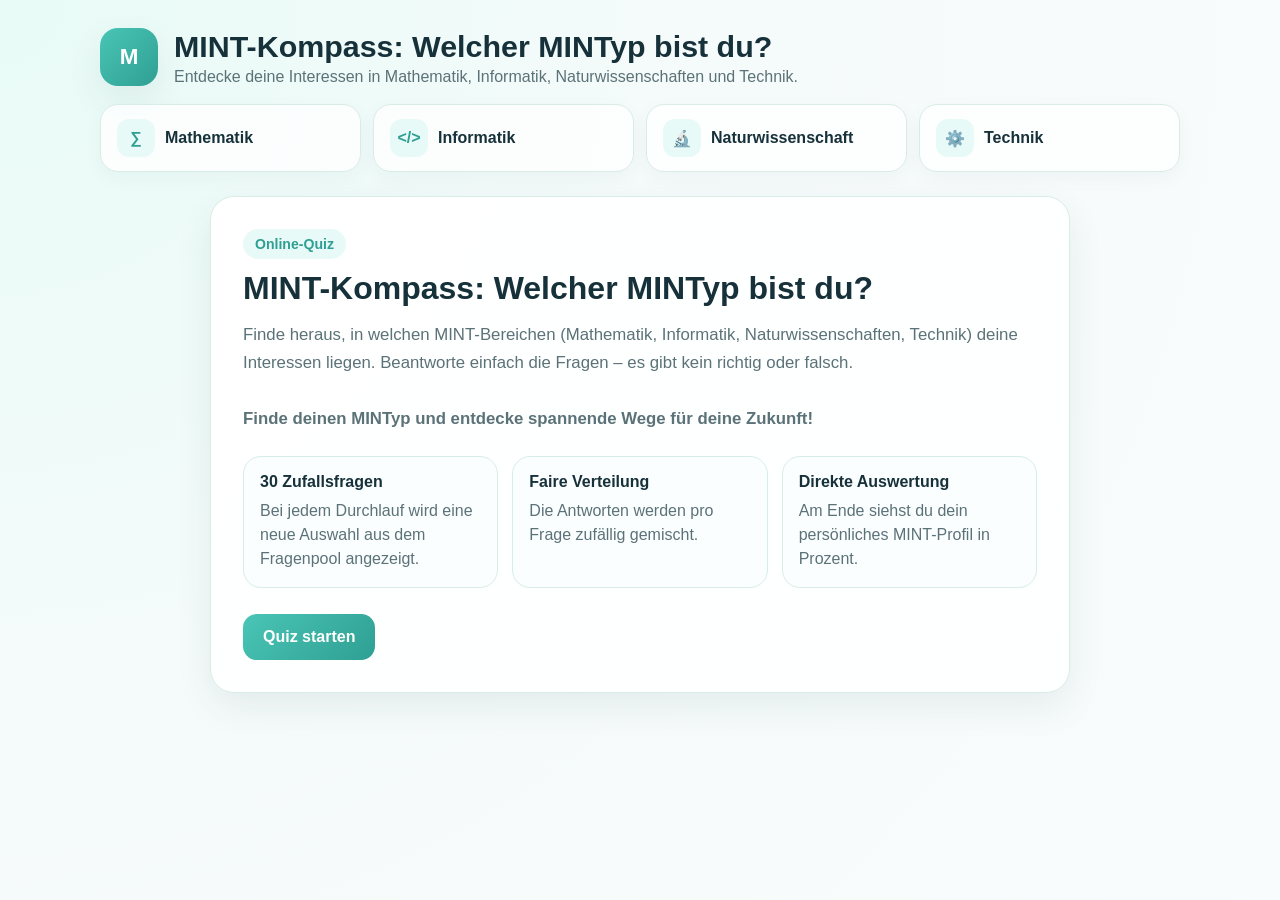
==== index.html @ 7114e3b3 "Add files via upload" ====
<!DOCTYPE html>
<html lang="de">
<head>
  <meta charset="UTF-8" />
  <meta name="viewport" content="width=device-width, initial-scale=1.0" />
  <title>MINT-Kompass: Welcher MINTyp bist du?</title>
  <link rel="stylesheet" href="style.css" />
</head>
<body>
  <div class="page-shell">
    <header class="topbar">
      <div class="brand">
        <div class="brand-badge">M</div>
        <div>
          <h1>MINT-Kompass: Welcher MINTyp bist du?</h1>
          <p>Entdecke deine Interessen in Mathematik, Informatik, Naturwissenschaften und Technik.</p>
        </div>
      </div>

      <div class="icon-row" aria-label="MINT-Bereiche">
        <div class="icon-card">
          <span class="icon">∑</span>
          <span>Mathematik</span>
        </div>
        <div class="icon-card">
          <span class="icon">&lt;/&gt;</span>
          <span>Informatik</span>
        </div>
        <div class="icon-card">
          <span class="icon">🔬</span>
          <span>Naturwissenschaft</span>
        </div>
        <div class="icon-card">
          <span class="icon">⚙️</span>
          <span>Technik</span>
        </div>
      </div>
    </header>

    <main class="content-wrap">
      <section id="start-screen" class="card screen active">
        <span class="eyebrow">Online-Quiz</span>
        <h2>MINT-Kompass: Welcher MINTyp bist du?</h2>
        <p class="lead">
          Finde heraus, in welchen MINT-Bereichen (Mathematik, Informatik, Naturwissenschaften, Technik)
          deine Interessen liegen. Beantworte einfach die Fragen – es gibt kein richtig oder falsch.
          <br /><br />
          <strong>Finde deinen MINTyp und entdecke spannende Wege für deine Zukunft!</strong>
        </p>

        <div class="feature-grid">
          <div class="feature-box">
            <strong>30 Zufallsfragen</strong>
            <p>Bei jedem Durchlauf wird eine neue Auswahl aus dem Fragenpool angezeigt.</p>
          </div>
          <div class="feature-box">
            <strong>Faire Verteilung</strong>
            <p>Die Antworten werden pro Frage zufällig gemischt.</p>
          </div>
          <div class="feature-box">
            <strong>Direkte Auswertung</strong>
            <p>Am Ende siehst du dein persönliches MINT-Profil in Prozent.</p>
          </div>
        </div>

        <button id="start-btn" class="btn btn-primary">Quiz starten</button>
      </section>

      <section id="quiz-screen" class="card screen" aria-live="polite">
        <div class="quiz-top">
          <div>
            <span class="eyebrow">Frage <span id="current-number">1</span> von <span id="total-number">30</span></span>
            <h2 id="question-title" class="question-title"></h2>
            <p id="question-text" class="question-text"></p>
          </div>
          <div class="progress-meta">
            <span id="progress-label">0%</span>
          </div>
        </div>

        <div class="progress-bar" aria-hidden="true">
          <div id="progress-fill" class="progress-fill"></div>
        </div>

        <div id="answers" class="answers"></div>

        <div class="button-row">
          <button id="prev-btn" class="btn btn-secondary" type="button">Zurück</button>
          <button id="next-btn" class="btn btn-primary" type="button" disabled>Weiter</button>
        </div>
      </section>

      <section id="result-screen" class="card screen">
        <span class="eyebrow">Auswertung</span>
        <h2>Dein MINT-Profil</h2>
        <p class="lead" id="result-summary">
          Hier siehst du, welche MINT-Bereiche dich besonders ansprechen.
        </p>

        <div class="result-list">
          <div class="result-item">
            <div class="result-head">
              <span>Mathematik</span>
              <span id="percent-m">0%</span>
            </div>
            <div class="result-bar"><div id="bar-m" class="result-fill"></div></div>
          </div>

          <div class="result-item">
            <div class="result-head">
              <span>Informatik</span>
              <span id="percent-i">0%</span>
            </div>
            <div class="result-bar"><div id="bar-i" class="result-fill"></div></div>
          </div>

          <div class="result-item">
            <div class="result-head">
              <span>Naturwissenschaft</span>
              <span id="percent-n">0%</span>
            </div>
            <div class="result-bar"><div id="bar-n" class="result-fill"></div></div>
          </div>

          <div class="result-item">
            <div class="result-head">
              <span>Technik</span>
              <span id="percent-t">0%</span>
            </div>
            <div class="result-bar"><div id="bar-t" class="result-fill"></div></div>
          </div>
        </div>

        <div class="result-box">
          <h3>Kurze Einordnung</h3>
          <p id="result-text"></p>
        </div>

        <div class="button-row">
          <button id="restart-btn" class="btn btn-primary" type="button">Nochmal starten</button>
        </div>
      </section>
    </main>
  </div>

  <script src="script.js"></script>
</body>
</html>
---- style.css ----
:root {
  --mint: #49c5b6;
  --mint-dark: #2f9f93;
  --mint-soft: #e8faf7;
  --text: #17313a;
  --text-soft: #5b7278;
  --bg: #f5fbfa;
  --white: #ffffff;
  --line: #d8ece8;
  --shadow: 0 14px 36px rgba(21, 58, 66, 0.08);
  --radius-xl: 24px;
  --radius-lg: 18px;
  --radius-md: 14px;
}

* {
  box-sizing: border-box;
}

html, body {
  margin: 0;
  padding: 0;
  font-family: Inter, Arial, sans-serif;
  background: radial-gradient(circle at top left, #e8fbf7 0%, #f5fbfa 45%, #f8fcfc 100%);
  color: var(--text);
}

body {
  min-height: 100vh;
}

.page-shell {
  max-width: 1120px;
  margin: 0 auto;
  padding: 28px 20px 50px;
}

.topbar {
  margin-bottom: 24px;
}

.brand {
  display: flex;
  gap: 16px;
  align-items: center;
  margin-bottom: 18px;
}

.brand-badge {
  width: 58px;
  height: 58px;
  border-radius: 18px;
  display: grid;
  place-items: center;
  background: linear-gradient(135deg, var(--mint), var(--mint-dark));
  color: white;
  font-weight: 800;
  font-size: 1.4rem;
  box-shadow: var(--shadow);
}

.brand h1 {
  margin: 0 0 4px;
  font-size: 1.9rem;
}

.brand p {
  margin: 0;
  color: var(--text-soft);
}

.icon-row {
  display: grid;
  grid-template-columns: repeat(4, minmax(0, 1fr));
  gap: 12px;
}

.icon-card {
  background: rgba(255, 255, 255, 0.8);
  border: 1px solid var(--line);
  border-radius: var(--radius-lg);
  padding: 14px 16px;
  display: flex;
  align-items: center;
  gap: 10px;
  font-weight: 600;
  box-shadow: 0 6px 20px rgba(23, 49, 58, 0.04);
}

.icon {
  width: 38px;
  height: 38px;
  border-radius: 12px;
  display: grid;
  place-items: center;
  background: var(--mint-soft);
  color: var(--mint-dark);
  font-size: 1rem;
  font-weight: 700;
}

.content-wrap {
  display: flex;
  justify-content: center;
}

.card {
  width: 100%;
  max-width: 860px;
  background: rgba(255, 255, 255, 0.92);
  border: 1px solid var(--line);
  border-radius: var(--radius-xl);
  box-shadow: var(--shadow);
  padding: 32px;
}

.screen {
  display: none;
}

.screen.active {
  display: block;
}

.eyebrow {
  display: inline-block;
  margin-bottom: 10px;
  padding: 7px 12px;
  border-radius: 999px;
  background: var(--mint-soft);
  color: var(--mint-dark);
  font-size: 0.88rem;
  font-weight: 700;
}

h2 {
  margin: 0 0 14px;
  font-size: 2rem;
  line-height: 1.2;
}

.lead {
  margin: 0 0 24px;
  color: var(--text-soft);
  font-size: 1.05rem;
  line-height: 1.65;
}

.feature-grid {
  display: grid;
  grid-template-columns: repeat(3, minmax(0, 1fr));
  gap: 14px;
  margin-bottom: 26px;
}

.feature-box {
  background: #fbfefe;
  border: 1px solid var(--line);
  border-radius: var(--radius-lg);
  padding: 16px;
}

.feature-box strong {
  display: block;
  margin-bottom: 8px;
}

.feature-box p {
  margin: 0;
  color: var(--text-soft);
  line-height: 1.5;
}

.quiz-top {
  display: flex;
  justify-content: space-between;
  gap: 18px;
  align-items: flex-start;
}

.question-title {
  margin: 0 0 10px;
  font-size: 1.05rem;
  color: var(--mint-dark);
  font-weight: 800;
}

.question-text {
  margin: 0;
  font-size: 1.55rem;
  line-height: 1.4;
  font-weight: 700;
}

.progress-meta {
  min-width: 64px;
  text-align: right;
  font-weight: 700;
  color: var(--mint-dark);
}

.progress-bar {
  width: 100%;
  height: 12px;
  background: #e6f2f0;
  border-radius: 999px;
  overflow: hidden;
  margin: 18px 0 24px;
}

.progress-fill {
  width: 0%;
  height: 100%;
  background: linear-gradient(90deg, var(--mint), var(--mint-dark));
  border-radius: 999px;
  transition: width 0.25s ease;
}

.answers {
  display: grid;
  gap: 14px;
  margin-bottom: 28px;
}

.answer-option {
  width: 100%;
  border: 1.5px solid var(--line);
  background: #fcfefe;
  border-radius: 18px;
  padding: 18px 18px 18px 16px;
  cursor: pointer;
  text-align: left;
  transition: all 0.2s ease;
  display: flex;
  gap: 14px;
  align-items: flex-start;
}

.answer-option:hover {
  border-color: var(--mint);
  transform: translateY(-1px);
  box-shadow: 0 8px 20px rgba(73, 197, 182, 0.08);
}

.answer-option.selected {
  border-color: var(--mint-dark);
  background: var(--mint-soft);
}

.answer-letter {
  flex: 0 0 auto;
  width: 34px;
  height: 34px;
  border-radius: 10px;
  display: grid;
  place-items: center;
  background: #edf8f6;
  color: var(--mint-dark);
  font-weight: 800;
}

.answer-text {
  line-height: 1.5;
  font-size: 1rem;
}

.button-row {
  display: flex;
  justify-content: space-between;
  gap: 12px;
}

.btn {
  border: none;
  border-radius: 14px;
  padding: 14px 20px;
  font-size: 1rem;
  font-weight: 700;
  cursor: pointer;
  transition: all 0.2s ease;
}

.btn:disabled {
  opacity: 0.5;
  cursor: not-allowed;
}

.btn-primary {
  background: linear-gradient(135deg, var(--mint), var(--mint-dark));
  color: white;
}

.btn-primary:hover:not(:disabled) {
  transform: translateY(-1px);
  box-shadow: 0 10px 22px rgba(47, 159, 147, 0.22);
}

.btn-secondary {
  background: #eef6f4;
  color: var(--text);
}

.result-list {
  display: grid;
  gap: 18px;
  margin: 28px 0;
}

.result-item {
  display: grid;
  gap: 8px;
}

.result-head {
  display: flex;
  justify-content: space-between;
  font-weight: 700;
}

.result-bar {
  width: 100%;
  height: 16px;
  background: #e8f1ef;
  border-radius: 999px;
  overflow: hidden;
}

.result-fill {
  height: 100%;
  width: 0%;
  border-radius: 999px;
  background: linear-gradient(90deg, var(--mint), var(--mint-dark));
  transition: width 0.35s ease;
}

.result-box {
  margin-top: 18px;
  background: #fbfefe;
  border: 1px solid var(--line);
  border-radius: 18px;
  padding: 18px;
}

.result-box h3 {
  margin-top: 0;
  margin-bottom: 10px;
}

.result-box p {
  margin: 0;
  line-height: 1.6;
  color: var(--text-soft);
}

@media (max-width: 860px) {
  .icon-row,
  .feature-grid {
    grid-template-columns: 1fr 1fr;
  }

  .quiz-top {
    flex-direction: column;
  }

  .progress-meta {
    text-align: left;
  }
}

@media (max-width: 580px) {
  .page-shell {
    padding: 18px 14px 28px;
  }

  .card {
    padding: 22px;
    border-radius: 20px;
  }

  .brand {
    align-items: flex-start;
  }

  .icon-row,
  .feature-grid {
    grid-template-columns: 1fr;
  }

  .button-row {
    flex-direction: column;
  }

  h2 {
    font-size: 1.55rem;
  }

  .question-text {
    font-size: 1.28rem;
  }
}
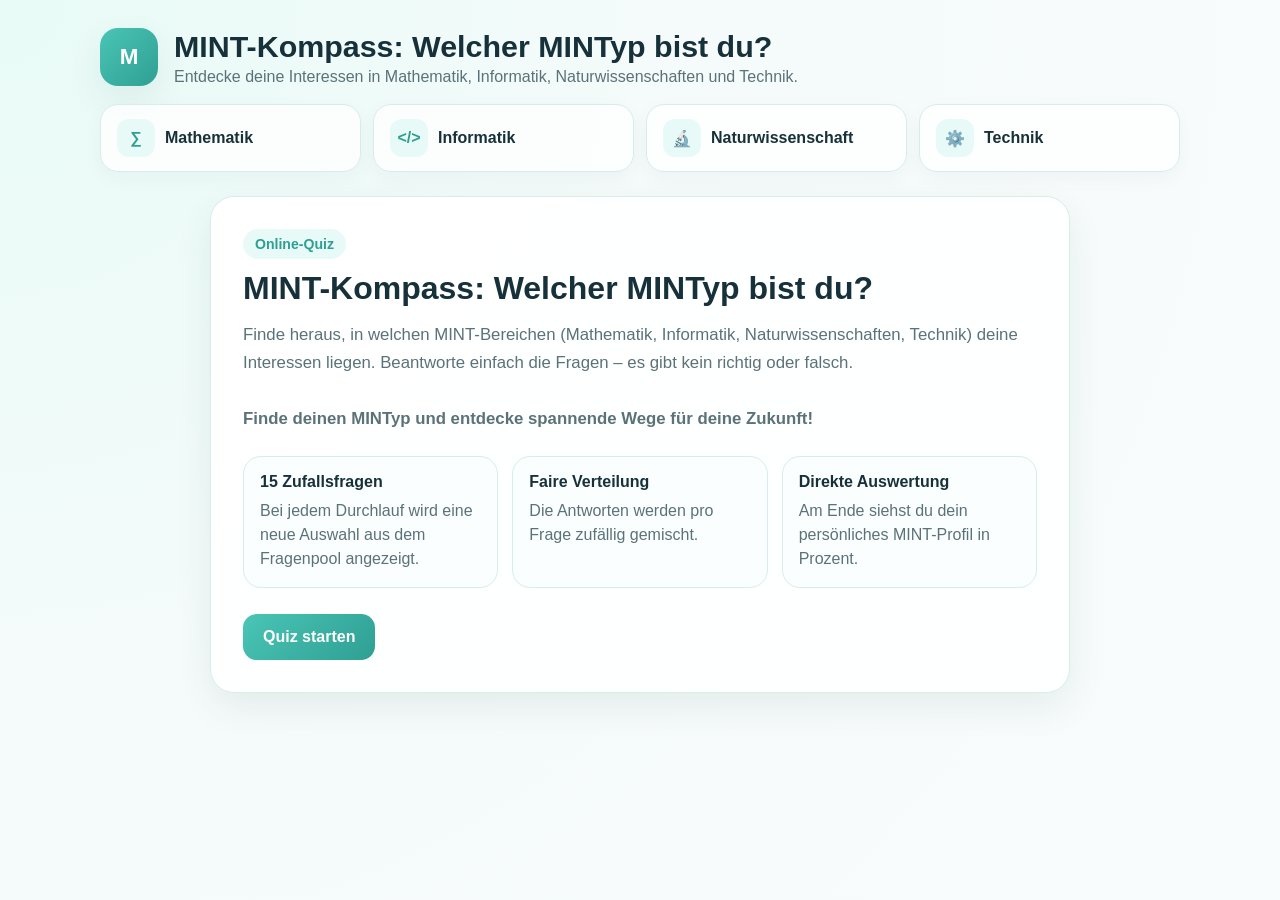
==== commit 4e3dc753: "Modify quiz question count and update text Updated quiz details and adjusted question count." ====
--- a/index.html
+++ b/index.html
@@ -50,7 +50,7 @@
 
         <div class="feature-grid">
           <div class="feature-box">
-            <strong>30 Zufallsfragen</strong>
+            <strong>15 Zufallsfragen</strong>
             <p>Bei jedem Durchlauf wird eine neue Auswahl aus dem Fragenpool angezeigt.</p>
           </div>
           <div class="feature-box">
@@ -69,7 +69,7 @@
       <section id="quiz-screen" class="card screen" aria-live="polite">
         <div class="quiz-top">
           <div>
-            <span class="eyebrow">Frage <span id="current-number">1</span> von <span id="total-number">30</span></span>
+            <span class="eyebrow">Frage <span id="current-number">1</span> von <span id="total-number">15</span></span>
             <h2 id="question-title" class="question-title"></h2>
             <p id="question-text" class="question-text"></p>
           </div>
@@ -97,39 +97,7 @@
           Hier siehst du, welche MINT-Bereiche dich besonders ansprechen.
         </p>
 
-        <div class="result-list">
-          <div class="result-item">
-            <div class="result-head">
-              <span>Mathematik</span>
-              <span id="percent-m">0%</span>
-            </div>
-            <div class="result-bar"><div id="bar-m" class="result-fill"></div></div>
-          </div>
-
-          <div class="result-item">
-            <div class="result-head">
-              <span>Informatik</span>
-              <span id="percent-i">0%</span>
-            </div>
-            <div class="result-bar"><div id="bar-i" class="result-fill"></div></div>
-          </div>
-
-          <div class="result-item">
-            <div class="result-head">
-              <span>Naturwissenschaft</span>
-              <span id="percent-n">0%</span>
-            </div>
-            <div class="result-bar"><div id="bar-n" class="result-fill"></div></div>
-          </div>
-
-          <div class="result-item">
-            <div class="result-head">
-              <span>Technik</span>
-              <span id="percent-t">0%</span>
-            </div>
-            <div class="result-bar"><div id="bar-t" class="result-fill"></div></div>
-          </div>
-        </div>
+        <div id="result-sections" class="result-sections"></div>
 
         <div class="result-box">
           <h3>Kurze Einordnung</h3>
@@ -145,4 +113,4 @@
 
   <script src="script.js"></script>
 </body>
-</html>+</html>
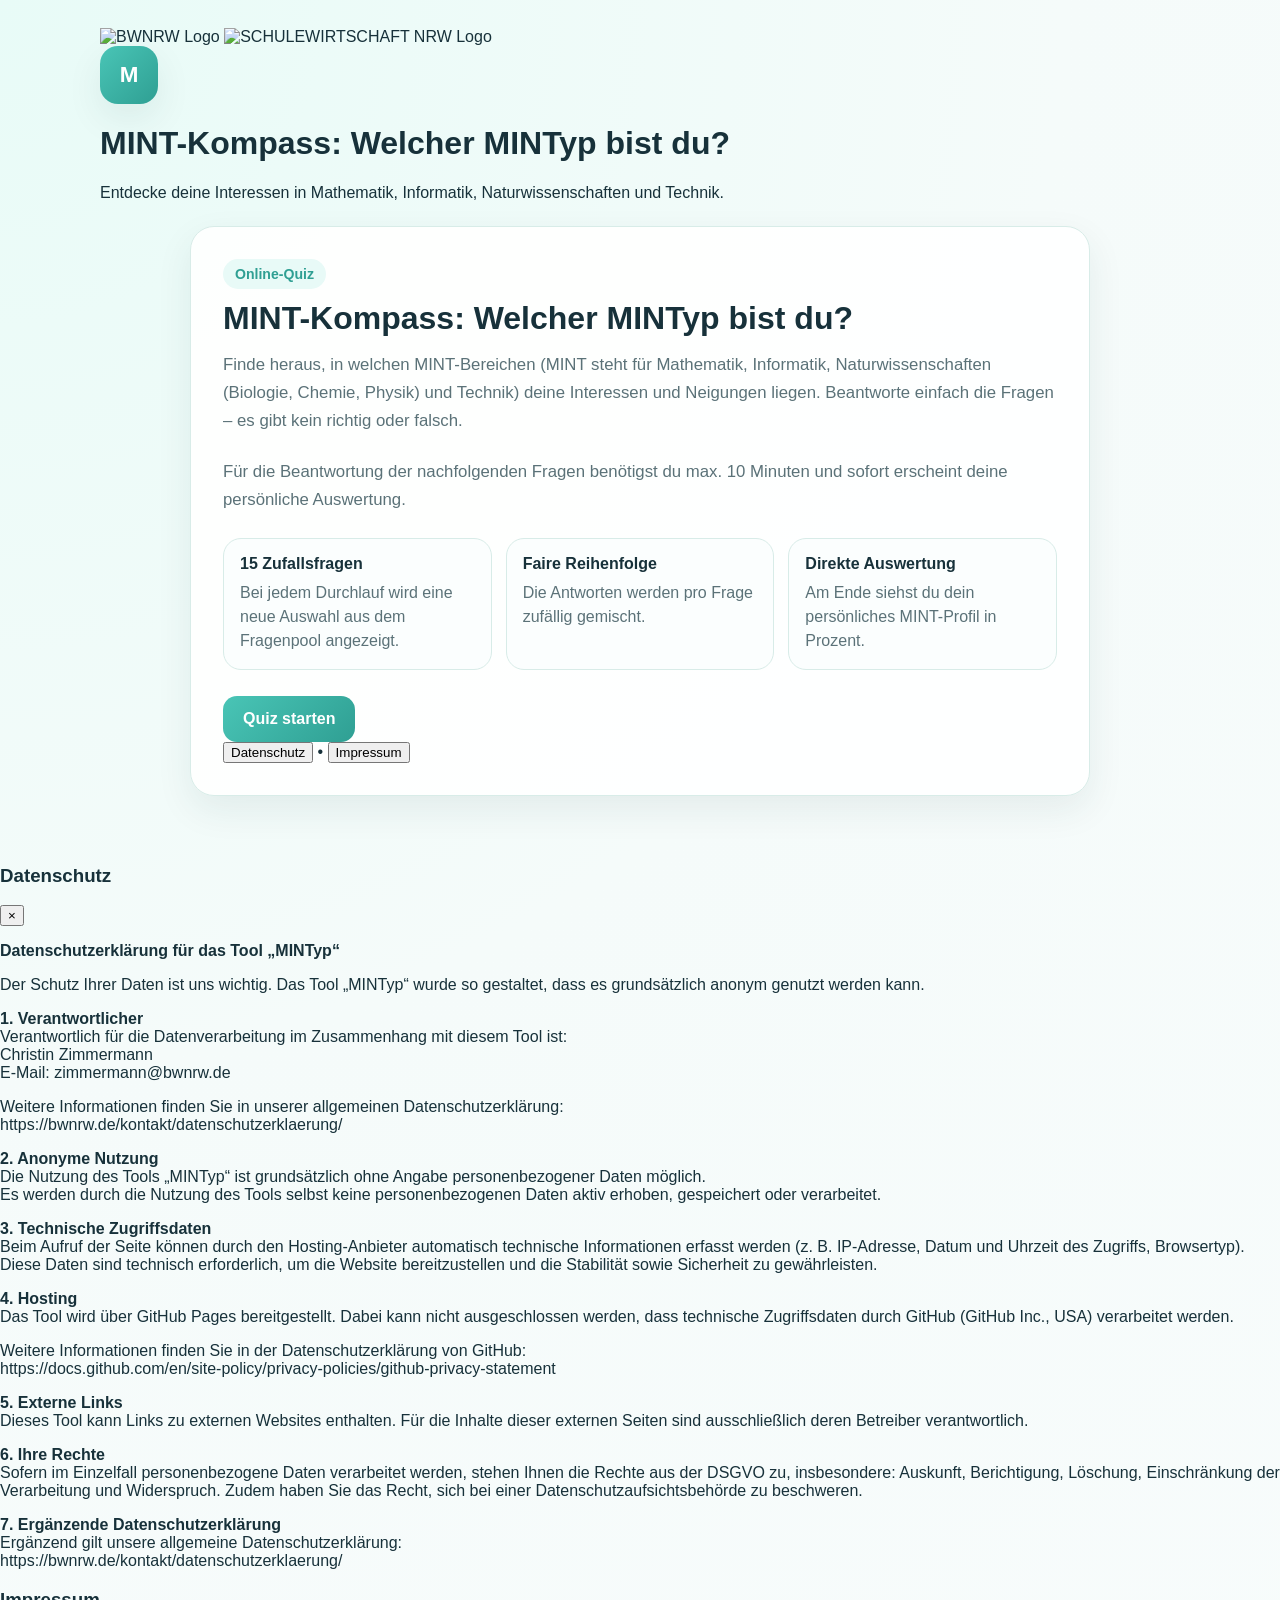
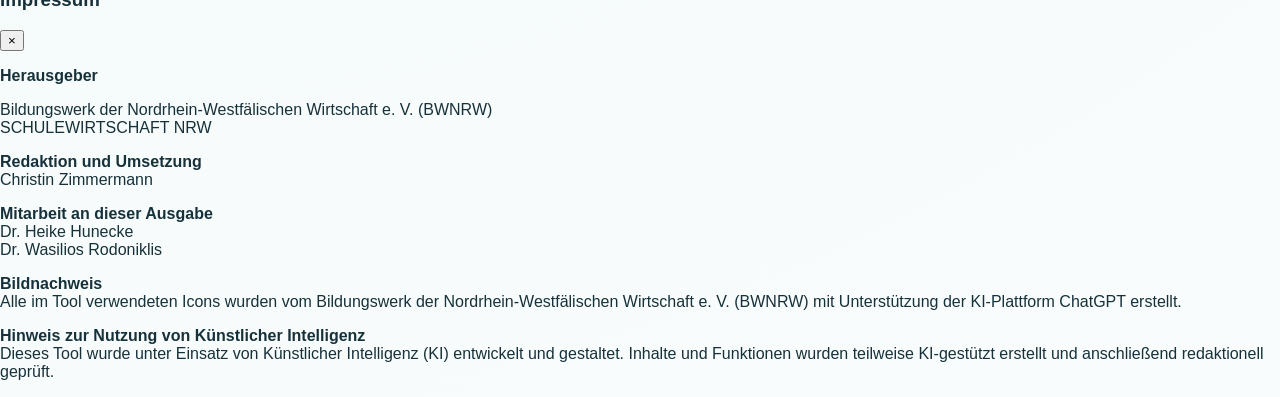
==== commit bdd55ec8: "Enhance index.html with logos and legal information Updated the HTML structure to include logos, leg" ====
--- a/index.html
+++ b/index.html
@@ -9,30 +9,16 @@
 <body>
   <div class="page-shell">
     <header class="topbar">
-      <div class="brand">
+      <div class="logo-row">
+        <img src="assets/images/bwnrw-logo.png" alt="BWNRW Logo" class="logo logo-left" />
+        <img src="assets/images/sw-logo.png" alt="SCHULEWIRTSCHAFT NRW Logo" class="logo logo-right" />
+      </div>
+
+      <div class="brand-block">
         <div class="brand-badge">M</div>
         <div>
           <h1>MINT-Kompass: Welcher MINTyp bist du?</h1>
           <p>Entdecke deine Interessen in Mathematik, Informatik, Naturwissenschaften und Technik.</p>
-        </div>
-      </div>
-
-      <div class="icon-row" aria-label="MINT-Bereiche">
-        <div class="icon-card">
-          <span class="icon">∑</span>
-          <span>Mathematik</span>
-        </div>
-        <div class="icon-card">
-          <span class="icon">&lt;/&gt;</span>
-          <span>Informatik</span>
-        </div>
-        <div class="icon-card">
-          <span class="icon">🔬</span>
-          <span>Naturwissenschaft</span>
-        </div>
-        <div class="icon-card">
-          <span class="icon">⚙️</span>
-          <span>Technik</span>
         </div>
       </div>
     </header>
@@ -42,10 +28,13 @@
         <span class="eyebrow">Online-Quiz</span>
         <h2>MINT-Kompass: Welcher MINTyp bist du?</h2>
         <p class="lead">
-          Finde heraus, in welchen MINT-Bereichen (Mathematik, Informatik, Naturwissenschaften, Technik)
-          deine Interessen liegen. Beantworte einfach die Fragen – es gibt kein richtig oder falsch.
-          <br /><br />
-          <strong>Finde deinen MINTyp und entdecke spannende Wege für deine Zukunft!</strong>
+          Finde heraus, in welchen MINT-Bereichen (MINT steht für Mathematik, Informatik,
+          Naturwissenschaften (Biologie, Chemie, Physik) und Technik) deine Interessen und
+          Neigungen liegen. Beantworte einfach die Fragen – es gibt kein richtig oder falsch.
+        </p>
+        <p class="lead">
+          Für die Beantwortung der nachfolgenden Fragen benötigst du max. 10 Minuten und sofort
+          erscheint deine persönliche Auswertung.
         </p>
 
         <div class="feature-grid">
@@ -54,7 +43,7 @@
             <p>Bei jedem Durchlauf wird eine neue Auswahl aus dem Fragenpool angezeigt.</p>
           </div>
           <div class="feature-box">
-            <strong>Faire Verteilung</strong>
+            <strong>Faire Reihenfolge</strong>
             <p>Die Antworten werden pro Frage zufällig gemischt.</p>
           </div>
           <div class="feature-box">
@@ -64,6 +53,12 @@
         </div>
 
         <button id="start-btn" class="btn btn-primary">Quiz starten</button>
+
+        <div class="legal-links">
+          <button class="text-link" data-modal="privacy-modal">Datenschutz</button>
+          <span>•</span>
+          <button class="text-link" data-modal="imprint-modal">Impressum</button>
+        </div>
       </section>
 
       <section id="quiz-screen" class="card screen" aria-live="polite">
@@ -104,13 +99,102 @@
           <p id="result-text"></p>
         </div>
 
-        <div class="button-row">
+        <div class="result-actions">
+          <a
+            class="btn btn-accent"
+            href="https://www.zukunftsindustrie.de/m-e-erleben/berufe/mint-test"
+            target="_blank"
+            rel="noopener noreferrer"
+          >
+            MINT-Eignungstest
+          </a>
+
           <button id="restart-btn" class="btn btn-primary" type="button">Nochmal starten</button>
+        </div>
+
+        <div class="legal-links legal-links-result">
+          <button class="text-link" data-modal="privacy-modal">Datenschutz</button>
+          <span>•</span>
+          <button class="text-link" data-modal="imprint-modal">Impressum</button>
         </div>
       </section>
     </main>
   </div>
 
+  <!-- Datenschutz Modal -->
+  <div id="privacy-modal" class="modal-overlay" aria-hidden="true">
+    <div class="modal-card">
+      <div class="modal-head">
+        <h3>Datenschutz</h3>
+        <button class="modal-close" data-close-modal>&times;</button>
+      </div>
+      <div class="modal-body">
+        <p><strong>Datenschutzerklärung für das Tool „MINTyp“</strong></p>
+        <p>Der Schutz Ihrer Daten ist uns wichtig. Das Tool „MINTyp“ wurde so gestaltet, dass es grundsätzlich anonym genutzt werden kann.</p>
+
+        <p><strong>1. Verantwortlicher</strong><br>
+        Verantwortlich für die Datenverarbeitung im Zusammenhang mit diesem Tool ist:<br>
+        Christin Zimmermann<br>
+        E-Mail: <a href="mailto:zimmermann@bwnrw.de">zimmermann@bwnrw.de</a></p>
+
+        <p>Weitere Informationen finden Sie in unserer allgemeinen Datenschutzerklärung:<br>
+        <a href="https://bwnrw.de/kontakt/datenschutzerklaerung/" target="_blank" rel="noopener noreferrer">https://bwnrw.de/kontakt/datenschutzerklaerung/</a></p>
+
+        <p><strong>2. Anonyme Nutzung</strong><br>
+        Die Nutzung des Tools „MINTyp“ ist grundsätzlich ohne Angabe personenbezogener Daten möglich.<br>
+        Es werden durch die Nutzung des Tools selbst keine personenbezogenen Daten aktiv erhoben, gespeichert oder verarbeitet.</p>
+
+        <p><strong>3. Technische Zugriffsdaten</strong><br>
+        Beim Aufruf der Seite können durch den Hosting-Anbieter automatisch technische Informationen erfasst werden (z. B. IP-Adresse, Datum und Uhrzeit des Zugriffs, Browsertyp). Diese Daten sind technisch erforderlich, um die Website bereitzustellen und die Stabilität sowie Sicherheit zu gewährleisten.</p>
+
+        <p><strong>4. Hosting</strong><br>
+        Das Tool wird über GitHub Pages bereitgestellt. Dabei kann nicht ausgeschlossen werden, dass technische Zugriffsdaten durch GitHub (GitHub Inc., USA) verarbeitet werden.</p>
+
+        <p>Weitere Informationen finden Sie in der Datenschutzerklärung von GitHub:<br>
+        <a href="https://docs.github.com/en/site-policy/privacy-policies/github-privacy-statement" target="_blank" rel="noopener noreferrer">https://docs.github.com/en/site-policy/privacy-policies/github-privacy-statement</a></p>
+
+        <p><strong>5. Externe Links</strong><br>
+        Dieses Tool kann Links zu externen Websites enthalten. Für die Inhalte dieser externen Seiten sind ausschließlich deren Betreiber verantwortlich.</p>
+
+        <p><strong>6. Ihre Rechte</strong><br>
+        Sofern im Einzelfall personenbezogene Daten verarbeitet werden, stehen Ihnen die Rechte aus der DSGVO zu, insbesondere:
+        Auskunft, Berichtigung, Löschung, Einschränkung der Verarbeitung und Widerspruch. Zudem haben Sie das Recht, sich bei einer Datenschutzaufsichtsbehörde zu beschweren.</p>
+
+        <p><strong>7. Ergänzende Datenschutzerklärung</strong><br>
+        Ergänzend gilt unsere allgemeine Datenschutzerklärung:<br>
+        <a href="https://bwnrw.de/kontakt/datenschutzerklaerung/" target="_blank" rel="noopener noreferrer">https://bwnrw.de/kontakt/datenschutzerklaerung/</a></p>
+      </div>
+    </div>
+  </div>
+
+  <!-- Impressum Modal -->
+  <div id="imprint-modal" class="modal-overlay" aria-hidden="true">
+    <div class="modal-card">
+      <div class="modal-head">
+        <h3>Impressum</h3>
+        <button class="modal-close" data-close-modal>&times;</button>
+      </div>
+      <div class="modal-body">
+        <p><strong>Herausgeber</strong></p>
+        <p>Bildungswerk der Nordrhein-Westfälischen Wirtschaft e. V. (BWNRW)<br>
+        SCHULEWIRTSCHAFT NRW</p>
+
+        <p><strong>Redaktion und Umsetzung</strong><br>
+        Christin Zimmermann</p>
+
+        <p><strong>Mitarbeit an dieser Ausgabe</strong><br>
+        Dr. Heike Hunecke<br>
+        Dr. Wasilios Rodoniklis</p>
+
+        <p><strong>Bildnachweis</strong><br>
+        Alle im Tool verwendeten Icons wurden vom Bildungswerk der Nordrhein-Westfälischen Wirtschaft e. V. (BWNRW) mit Unterstützung der KI-Plattform ChatGPT erstellt.</p>
+
+        <p><strong>Hinweis zur Nutzung von Künstlicher Intelligenz</strong><br>
+        Dieses Tool wurde unter Einsatz von Künstlicher Intelligenz (KI) entwickelt und gestaltet. Inhalte und Funktionen wurden teilweise KI-gestützt erstellt und anschließend redaktionell geprüft.</p>
+      </div>
+    </div>
+  </div>
+
   <script src="script.js"></script>
 </body>
 </html>
--- a/style.css
+++ b/style.css
@@ -2,22 +2,21 @@
   --mint: #49c5b6;
   --mint-dark: #2f9f93;
   --mint-soft: #e8faf7;
+  --mint-strong: #d6f6f0;
   --text: #17313a;
   --text-soft: #5b7278;
-  --bg: #f5fbfa;
-  --white: #ffffff;
   --line: #d8ece8;
   --shadow: 0 14px 36px rgba(21, 58, 66, 0.08);
   --radius-xl: 24px;
   --radius-lg: 18px;
-  --radius-md: 14px;
 }
 
 * {
   box-sizing: border-box;
 }
 
-html, body {
+html,
+body {
   margin: 0;
   padding: 0;
   font-family: Inter, Arial, sans-serif;
@@ -27,6 +26,11 @@
 
 body {
   min-height: 100vh;
+}
+
+a {
+  color: inherit;
+  text-decoration: none;
 }
 
 .page-shell {
@@ -106,7 +110,7 @@
 
 .card {
   width: 100%;
-  max-width: 860px;
+  max-width: 900px;
   background: rgba(255, 255, 255, 0.92);
   border: 1px solid var(--line);
   border-radius: var(--radius-xl);
@@ -268,6 +272,7 @@
   display: flex;
   justify-content: space-between;
   gap: 12px;
+  margin-top: 24px;
 }
 
 .btn {
@@ -300,21 +305,48 @@
   color: var(--text);
 }
 
-.result-list {
-  display: grid;
-  gap: 18px;
+.result-sections {
+  display: grid;
+  gap: 16px;
   margin: 28px 0;
 }
 
-.result-item {
-  display: grid;
-  gap: 8px;
+.result-section {
+  border: 1px solid var(--line);
+  border-radius: 20px;
+  background: #fcfefe;
+  overflow: hidden;
+}
+
+.result-section.highlight {
+  border: 2px solid var(--mint-dark);
+  background: linear-gradient(180deg, var(--mint-soft), #ffffff);
+  box-shadow: 0 10px 24px rgba(73, 197, 182, 0.12);
+}
+
+.result-section-head {
+  padding: 18px 18px 14px;
+}
+
+.result-badge {
+  display: inline-block;
+  margin-bottom: 10px;
+  padding: 6px 10px;
+  border-radius: 999px;
+  background: var(--mint-dark);
+  color: white;
+  font-size: 0.8rem;
+  font-weight: 700;
 }
 
 .result-head {
   display: flex;
   justify-content: space-between;
-  font-weight: 700;
+  gap: 16px;
+  align-items: center;
+  font-weight: 800;
+  font-size: 1.05rem;
+  margin-bottom: 10px;
 }
 
 .result-bar {
@@ -333,6 +365,93 @@
   transition: width 0.35s ease;
 }
 
+.dropdown-toggle {
+  width: 100%;
+  display: flex;
+  justify-content: space-between;
+  align-items: center;
+  border: none;
+  background: transparent;
+  border-top: 1px solid var(--line);
+  padding: 16px 18px;
+  font-size: 0.98rem;
+  font-weight: 700;
+  cursor: pointer;
+  color: var(--text);
+}
+
+.dropdown-toggle:hover {
+  background: #f7fcfb;
+}
+
+.dropdown-arrow {
+  transition: transform 0.2s ease;
+  font-size: 1rem;
+}
+
+.dropdown-toggle.open .dropdown-arrow {
+  transform: rotate(180deg);
+}
+
+.jobs-wrap {
+  display: none;
+  padding: 0 18px 18px;
+  border-top: 1px solid var(--line);
+}
+
+.jobs-wrap.open {
+  display: block;
+}
+
+.jobs-grid {
+  display: grid;
+  grid-template-columns: 1fr 1fr;
+  gap: 12px;
+  padding-top: 16px;
+}
+
+.job-card {
+  border: 1px solid var(--line);
+  border-radius: 16px;
+  background: white;
+  padding: 14px 14px;
+  display: flex;
+  align-items: center;
+  gap: 12px;
+  transition: all 0.2s ease;
+  min-height: 74px;
+}
+
+.job-card:hover {
+  border-color: var(--mint);
+  box-shadow: 0 8px 20px rgba(73, 197, 182, 0.08);
+  transform: translateY(-1px);
+}
+
+.job-icon {
+  width: 42px;
+  height: 42px;
+  border-radius: 12px;
+  background: var(--mint-soft);
+  display: grid;
+  place-items: center;
+  flex: 0 0 auto;
+  font-size: 1.1rem;
+}
+
+.job-text {
+  flex: 1 1 auto;
+  font-weight: 600;
+  line-height: 1.35;
+}
+
+.job-arrow {
+  flex: 0 0 auto;
+  color: var(--mint-dark);
+  font-weight: 800;
+  font-size: 1.1rem;
+}
+
 .result-box {
   margin-top: 18px;
   background: #fbfefe;
@@ -365,6 +484,10 @@
   .progress-meta {
     text-align: left;
   }
+
+  .jobs-grid {
+    grid-template-columns: 1fr;
+  }
 }
 
 @media (max-width: 580px) {
@@ -397,4 +520,4 @@
   .question-text {
     font-size: 1.28rem;
   }
-}+}
